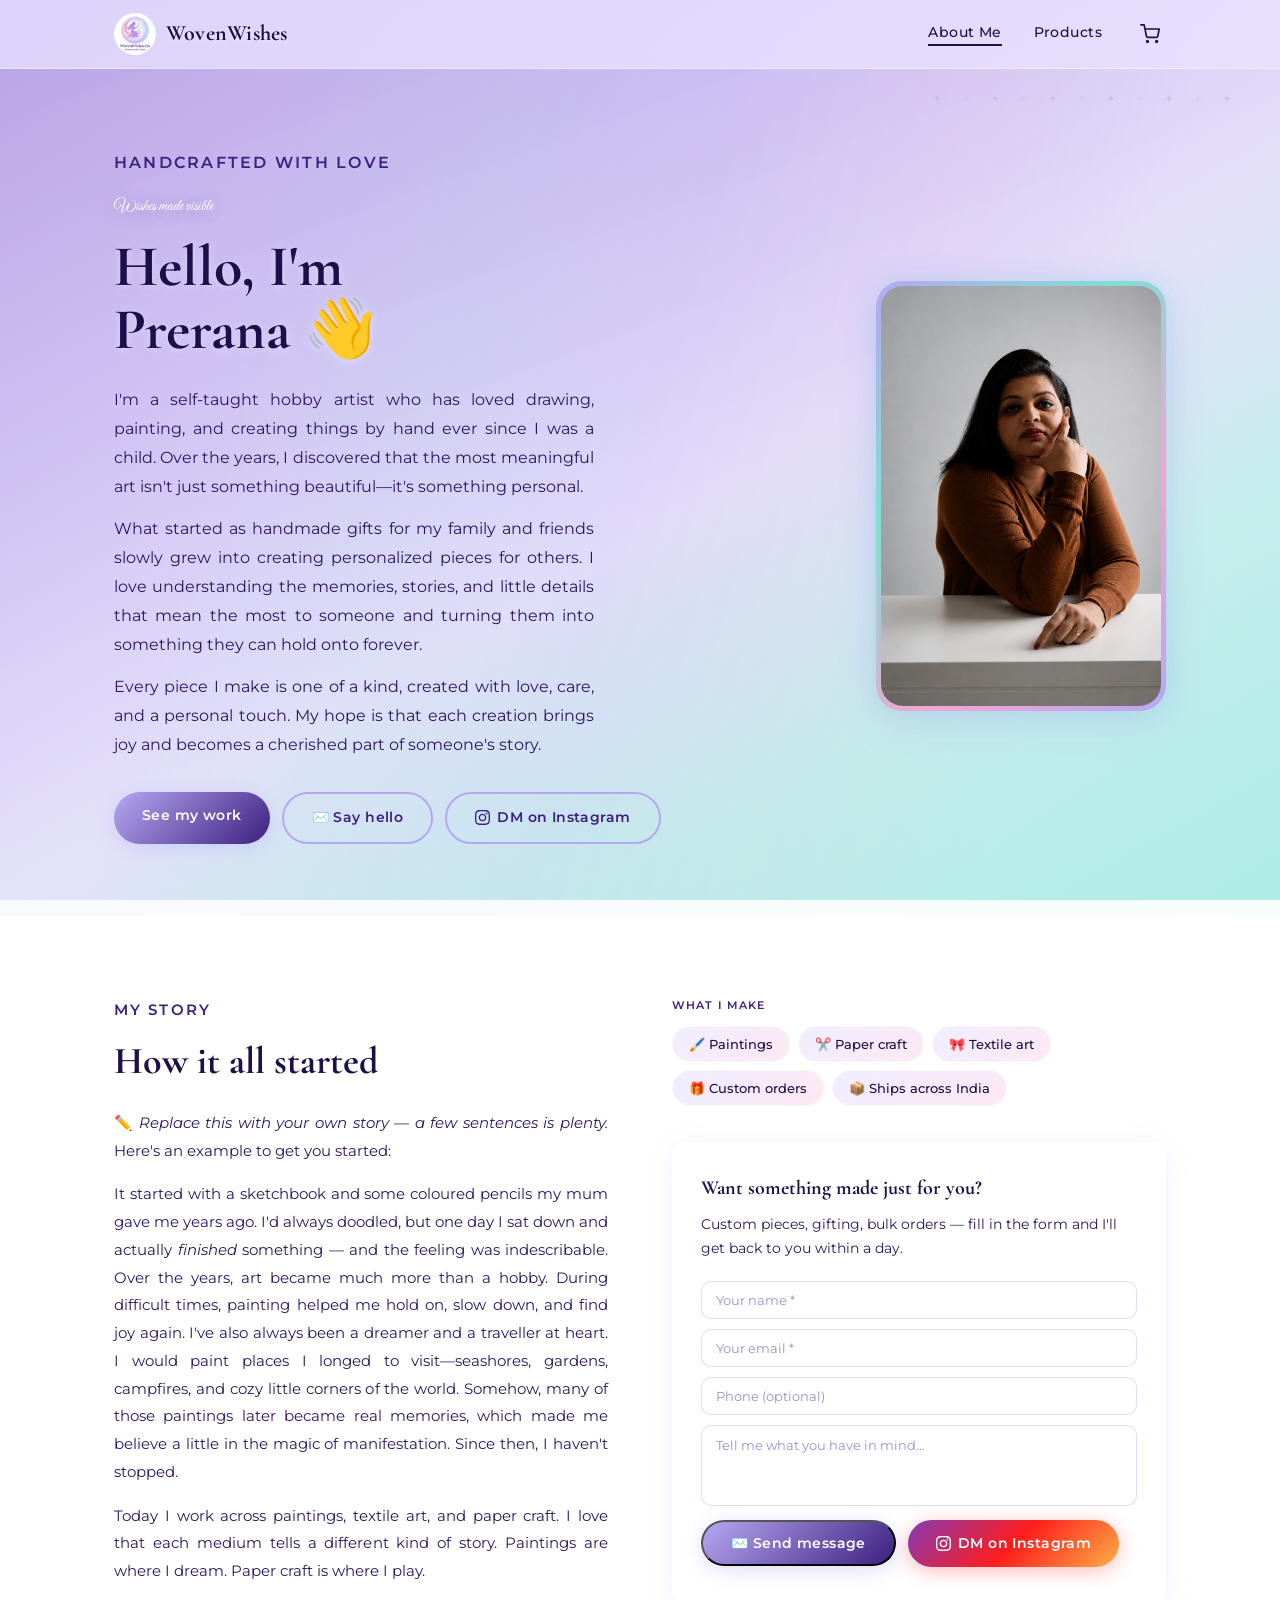
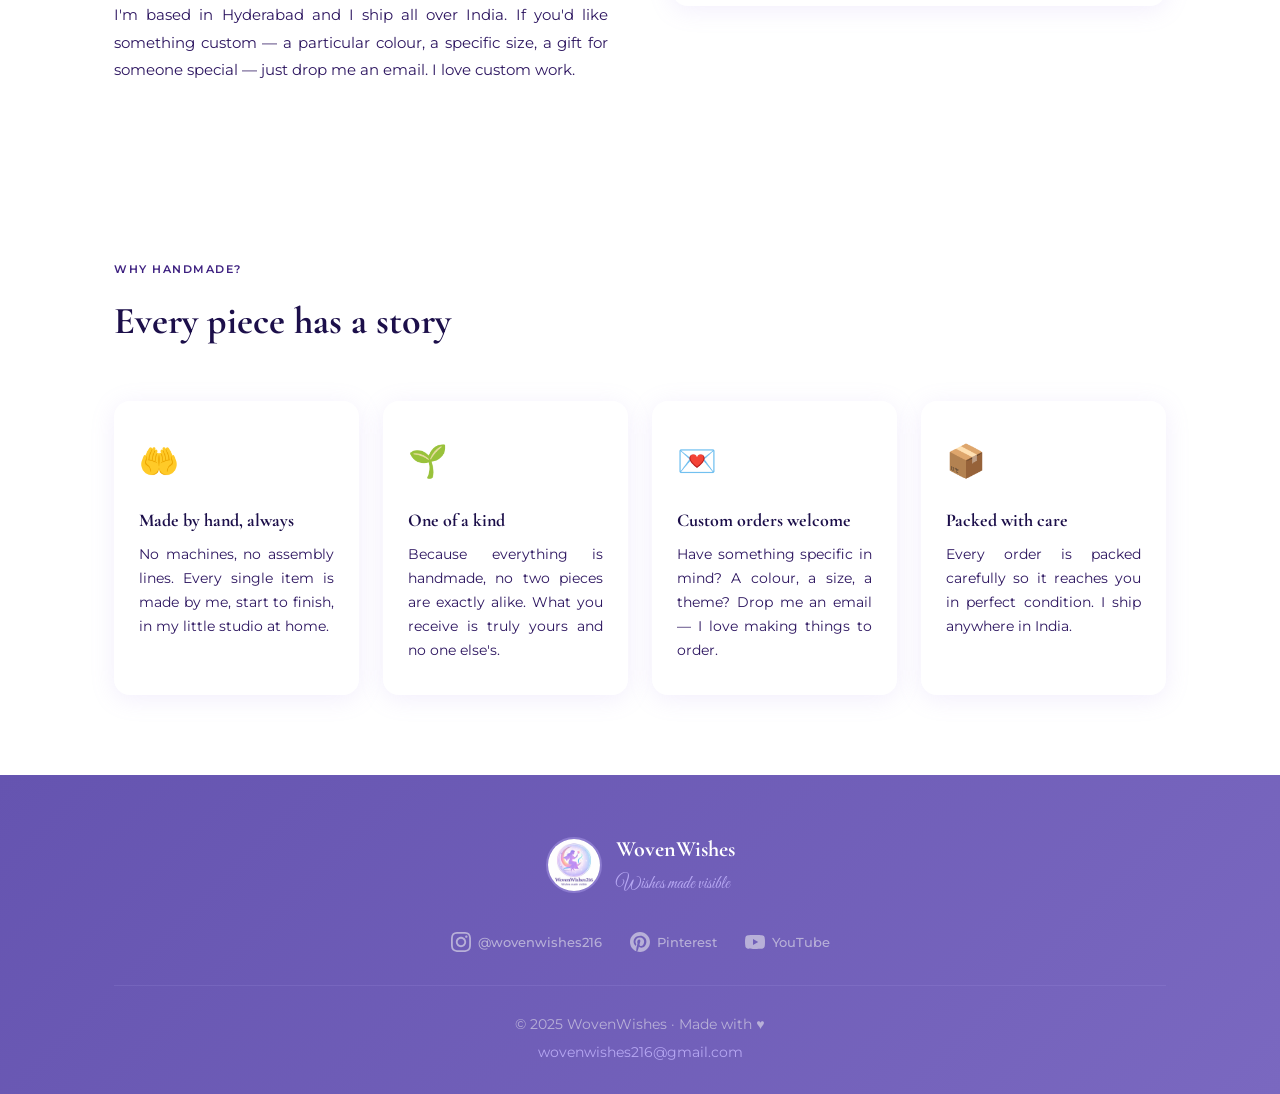
==== about.html @ 37583718 "Products page as landing page" ====
<!DOCTYPE html>
<html lang="en">
<head>
  <meta charset="UTF-8" />
  <meta name="viewport" content="width=device-width, initial-scale=1.0" />
  <title>About Me — WovenWishes</title>
  <link rel="icon" type="image/png" href="images/Logo_circular.png" />
  <!-- SEO & Open Graph -->
  <meta name="description" content="WovenWishes by Prerana — handmade arts and crafts from Hyderabad. Shop one-of-a-kind bookmarks, canvas paintings, mini canvases, coasters, rangoli, bottle decor and serving trays. Custom orders welcome. Ships across India." />
  <meta name="keywords" content="handmade crafts Hyderabad, custom paintings India, handmade bookmarks, mini canvas paintings, handmade gifts India, WovenWishes, Prerana artist, custom orders Hyderabad" />
  <meta name="author" content="Prerana, WovenWishes" />
  <meta name="robots" content="index, follow" />

  <!-- Open Graph (WhatsApp, Instagram, Facebook previews) -->
  <meta property="og:title" content="WovenWishes — Wishes made visible" />
  <meta property="og:description" content="Handmade arts and crafts by Prerana. One-of-a-kind pieces made with love — custom orders welcome, ships across India." />
  <meta property="og:image" content="images/Logo_circular.png" />
  <meta property="og:url" content="https://wovenwishes.netlify.app/" />
  <meta property="og:type" content="website" />
  <meta property="og:site_name" content="WovenWishes" />

  <!-- Twitter Card -->
  <meta name="twitter:card" content="summary_large_image" />
  <meta name="twitter:title" content="WovenWishes — Wishes made visible" />
  <meta name="twitter:description" content="Handmade arts and crafts by Prerana. Custom orders welcome, ships across India." />
  <meta name="twitter:image" content="images/Logo_circular.png" />

  <link rel="canonical" href="https://wovenwishes.netlify.app/" />
  <link rel="icon" type="image/png" href="images/Logo_circular.png" />
  <link rel="stylesheet" href="css/style.css" />
</head>
<body>
  <a href="#main-content" class="skip-link">Skip to main content</a>

  <!-- HEADER & NAVIGATION -->
  <header class="site-header">
    <div class="container">
      <a href="index.html" class="site-logo">
        <img src="images/Logo_circular.png" alt="WovenWishes logo" class="logo-img" loading="eager" decoding="async" />
        <span class="logo-text">WovenWishes</span>
      </a>
      <button class="nav-toggle" aria-label="Open navigation menu" aria-expanded="false" aria-controls="main-nav">
        <span></span><span></span><span></span>
      </button>
      <nav id="main-nav" class="main-nav" aria-label="Main navigation">
        <ul>
          <li><a href="about.html" class="nav-link active">About Me</a></li>
          <li><a href="index.html" class="nav-link">Products</a></li>
          <li>
            <button class="cart-nav-btn" id="cart-nav-btn" aria-label="Open cart" onclick="window.location='products.html'">
              <svg width="20" height="20" viewBox="0 0 24 24" fill="none" stroke="currentColor" stroke-width="2" stroke-linecap="round" stroke-linejoin="round"><circle cx="9" cy="21" r="1"/><circle cx="20" cy="21" r="1"/><path d="M1 1h4l2.68 13.39a2 2 0 0 0 2 1.61h9.72a2 2 0 0 0 2-1.61L23 6H6"/></svg>
              <span class="cart-count">0</span>
            </button>
          </li>
        </ul>
      </nav>
    </div>
  </header>

  <main id="main-content">

    <!-- ── HERO ── -->
    <section class="hero" aria-label="Introduction">
      <div class="container">
        <div class="hero-inner">

          <div class="hero-text">
            <p class="hero-eyebrow">Handcrafted with love</p>
            <p class="hero-tagline">Wishes made visible</p>
            <h1>Hello, I'm<br/>Prerana 👋</h1>
            
              <p>
                  I'm a self-taught hobby artist who has loved drawing, painting, and creating things by hand ever since I was a child. 
                  Over the years, I discovered that the most meaningful art isn't just something beautiful—it's something personal.
              </p>
              <p> 
                  What started as handmade gifts for my family and friends slowly grew into creating personalized pieces for others. 
                   I love understanding the memories, stories, and little details that mean the most to someone and turning them into something 
                  they can hold onto forever.
              </p>
              <p>
                   Every piece I make is one of a kind, created with love, care, and a personal touch. 
                   My hope is that each creation brings joy and becomes a cherished part of someone's story.
               </p>
            <div class="hero-actions">
              <a href="index.html" class="btn btn-primary">See my work</a>
              <a href="#contact-form" class="btn btn-secondary">✉️ Say hello</a>
              <a href="https://www.instagram.com/wovenwishes216" target="_blank" rel="noopener" class="btn btn-secondary">
                <svg width="15" height="15" viewBox="0 0 24 24" fill="currentColor"><path d="M12 2.163c3.204 0 3.584.012 4.85.07 3.252.148 4.771 1.691 4.919 4.919.058 1.265.069 1.645.069 4.849 0 3.205-.012 3.584-.069 4.849-.149 3.225-1.664 4.771-4.919 4.919-1.266.058-1.644.07-4.85.07-3.204 0-3.584-.012-4.849-.07-3.26-.149-4.771-1.699-4.919-4.92-.058-1.265-.07-1.644-.07-4.849 0-3.204.013-3.583.07-4.849.149-3.227 1.664-4.771 4.919-4.919 1.266-.057 1.645-.069 4.849-.069zm0-2.163c-3.259 0-3.667.014-4.947.072-4.358.2-6.78 2.618-6.98 6.98-.059 1.281-.073 1.689-.073 4.948 0 3.259.014 3.668.072 4.948.2 4.358 2.618 6.78 6.98 6.98 1.281.058 1.689.072 4.948.072 3.259 0 3.668-.014 4.948-.072 4.354-.2 6.782-2.618 6.979-6.98.059-1.28.073-1.689.073-4.948 0-3.259-.014-3.667-.072-4.947-.196-4.354-2.617-6.78-6.979-6.98-1.281-.059-1.69-.073-4.949-.073zm0 5.838c-3.403 0-6.162 2.759-6.162 6.162s2.759 6.163 6.162 6.163 6.162-2.759 6.162-6.163c0-3.403-2.759-6.162-6.162-6.162zm0 10.162c-2.209 0-4-1.79-4-4 0-2.209 1.791-4 4-4s4 1.791 4 4c0 2.21-1.791 4-4 4zm6.406-11.845c-.796 0-1.441.645-1.441 1.44s.645 1.44 1.441 1.44c.795 0 1.439-.645 1.439-1.44s-.644-1.44-1.439-1.44z"/></svg>
                DM on Instagram
              </a>
            </div>
          </div>

          <div class="hero-image">
            <!--
              HOW TO ADD YOUR PHOTO:
              1. Save your photo into the images/ folder
                 (e.g. images/my-photo.jpg)
              2. Replace the <div class="photo-placeholder"> below with:
                 <img src="images/my-photo.jpg" alt="Prerana, artist" class="artist-photo" />
            -->
            <!--
            <div class="photo-placeholder" aria-label="Photo of the artist">
              <div class="photo-placeholder-inner">
                <span class="photo-icon">🎨</span>
                <span>Your photo here</span>
                <span class="photo-hint">See comment in code to add it</span>
              </div>
            </div>
            -->
            <img src="images/IMG_aboutme.png" alt="Prerana, artist" class="artist-photo" loading="lazy" decoding="async" />
          </div>
        
        </div>
      </div>
    </section>

    <!-- ── MY STORY ── -->
    <section class="story-section" aria-label="My story">
      <div class="container">
        <div class="story-inner">

          <div class="story-text">
            <p class="section-eyebrow">My story</p>
            <h2>How it all started</h2>
            <p>
              ✏️ <em>Replace this with your own story — a few sentences is plenty.</em>
              Here's an example to get you started:
            </p>
            <p>
              It started with a sketchbook and some coloured pencils my mum gave me
              years ago. I'd always doodled, but one day I sat down and actually
              <em>finished</em> something — and the feeling was indescribable.
              Over the years, art became much more than a hobby. During difficult times, 
              painting helped me hold on, slow down, and find joy again. 
              I've also always been a dreamer and a traveller at heart. 
              I would paint places I longed to visit—seashores, gardens, campfires, 
              and cozy little corners of the world. Somehow, many of those paintings later became real memories, 
              which made me believe a little in the magic of manifestation.
              Since then, I haven't stopped.
            </p>
            <p>
              Today I work across paintings, textile art, and paper craft.
              I love that each medium tells a different kind of story. Paintings are
              where I dream. Paper craft is where I play.
            </p>
            <p>
              I'm based in Hyderabad and I ship all over India. If you'd like
              something custom — a particular colour, a specific size, a gift for
              someone special — just drop me an email. I love custom work.
            </p>
          </div>

          <!-- What I make — craft type tags -->
          <div class="story-crafts">
            <p class="crafts-label">What I make</p>
            <div class="craft-tags">
              <span class="craft-tag">🖌️ Paintings</span>
              <span class="craft-tag">✂️ Paper craft</span>
              <span class="craft-tag">🎀 Textile art</span>
              <span class="craft-tag">🎁 Custom orders</span>
              <span class="craft-tag">📦 Ships across India</span>
            </div>

            <!-- Contact form card -->
            <div class="contact-card">
              <p class="contact-card-title">Want something made just for you?</p>
              <p class="contact-card-text">
                Custom pieces, gifting, bulk orders — fill in the form and I'll get back to you within a day.
              </p>
              <form id="contact-form" class="contact-form" novalidate>
                <input type="text"  id="contact-name"    name="name"    placeholder="Your name *"       class="cart-input" required />
                <input type="email" id="contact-email"   name="email"   placeholder="Your email *"      class="cart-input" required />
                <input type="tel"   id="contact-phone"   name="phone"   placeholder="Phone (optional)"  class="cart-input" />
                <textarea           id="contact-message" name="message" placeholder="Tell me what you have in mind..." class="cart-input cart-textarea" rows="3"></textarea>
                <div class="contact-form-actions">
                  <button type="submit" class="btn btn-primary contact-submit-btn">✉️ Send message</button>
                  <a href="https://www.instagram.com/wovenwishes216" target="_blank" rel="noopener" class="btn btn-instagram-gradient">
                    <svg width="15" height="15" viewBox="0 0 24 24" fill="currentColor"><path d="M12 2.163c3.204 0 3.584.012 4.85.07 3.252.148 4.771 1.691 4.919 4.919.058 1.265.069 1.645.069 4.849 0 3.205-.012 3.584-.069 4.849-.149 3.225-1.664 4.771-4.919 4.919-1.266.058-1.644.07-4.85.07-3.204 0-3.584-.012-4.849-.07-3.26-.149-4.771-1.699-4.919-4.92-.058-1.265-.07-1.644-.07-4.849 0-3.204.013-3.583.07-4.849.149-3.227 1.664-4.771 4.919-4.919 1.266-.057 1.645-.069 4.849-.069zm0-2.163c-3.259 0-3.667.014-4.947.072-4.358.2-6.78 2.618-6.98 6.98-.059 1.281-.073 1.689-.073 4.948 0 3.259.014 3.668.072 4.948.2 4.358 2.618 6.78 6.98 6.98 1.281.058 1.689.072 4.948.072 3.259 0 3.668-.014 4.948-.072 4.354-.2 6.782-2.618 6.979-6.98.059-1.28.073-1.689.073-4.948 0-3.259-.014-3.667-.072-4.947-.196-4.354-2.617-6.78-6.979-6.98-1.281-.059-1.69-.073-4.949-.073zm0 5.838c-3.403 0-6.162 2.759-6.162 6.162s2.759 6.163 6.162 6.163 6.162-2.759 6.162-6.163c0-3.403-2.759-6.162-6.162-6.162zm0 10.162c-2.209 0-4-1.79-4-4 0-2.209 1.791-4 4-4s4 1.791 4 4c0 2.21-1.791 4-4 4zm6.406-11.845c-.796 0-1.441.645-1.441 1.44s.645 1.44 1.441 1.44c.795 0 1.439-.645 1.439-1.44s-.644-1.44-1.439-1.44z"/></svg>
                    DM on Instagram
                  </a>
                </div>
                <p class="cart-note" id="contact-status"></p>
              </form>
            </div>
          </div>

        </div>
      </div>
    </section>

    <!-- ── WHY HANDMADE ── -->
    <section class="features-section" aria-label="Why handmade">
      <div class="container">
        <p class="section-eyebrow">Why handmade?</p>
        <h2>Every piece has a story</h2>
        <div class="features-grid">

          <div class="feature-card">
            <div class="feature-icon" aria-hidden="true">🤲</div>
            <h3>Made by hand, always</h3>
            <p>No machines, no assembly lines. Every single item is made by me, start to finish, in my little studio at home.</p>
          </div>

          <div class="feature-card">
            <div class="feature-icon" aria-hidden="true">🌱</div>
            <h3>One of a kind</h3>
            <p>Because everything is handmade, no two pieces are exactly alike. What you receive is truly yours and no one else's.</p>
          </div>

          <div class="feature-card">
            <div class="feature-icon" aria-hidden="true">💌</div>
            <h3>Custom orders welcome</h3>
            <p>Have something specific in mind? A colour, a size, a theme? Drop me an email — I love making things to order.</p>
          </div>

          <div class="feature-card">
            <div class="feature-icon" aria-hidden="true">📦</div>
            <h3>Packed with care</h3>
            <p>Every order is packed carefully so it reaches you in perfect condition. I ship anywhere in India.</p>
          </div>

        </div>
      </div>
    </section>

  </main>

  <!-- FOOTER -->
  <footer class="site-footer" role="contentinfo" aria-label="Site footer">
    <div class="container">
      <div class="footer-logo">
        <img src="images/Logo_circular.png" alt="WovenWishes" class="footer-logo-img" loading="lazy" decoding="async" />
        <div>
          <p class="footer-brand">WovenWishes</p>
          <p class="footer-tagline">Wishes made visible</p>
        </div>
      </div>
      <div class="footer-social">
        <a href="https://www.instagram.com/wovenwishes216" target="_blank" rel="noopener" aria-label="Instagram">
          <svg width="20" height="20" viewBox="0 0 24 24" fill="currentColor"><path d="M12 2.163c3.204 0 3.584.012 4.85.07 3.252.148 4.771 1.691 4.919 4.919.058 1.265.069 1.645.069 4.849 0 3.205-.012 3.584-.069 4.849-.149 3.225-1.664 4.771-4.919 4.919-1.266.058-1.644.07-4.85.07-3.204 0-3.584-.012-4.849-.07-3.26-.149-4.771-1.699-4.919-4.92-.058-1.265-.07-1.644-.07-4.849 0-3.204.013-3.583.07-4.849.149-3.227 1.664-4.771 4.919-4.919 1.266-.057 1.645-.069 4.849-.069zm0-2.163c-3.259 0-3.667.014-4.947.072-4.358.2-6.78 2.618-6.98 6.98-.059 1.281-.073 1.689-.073 4.948 0 3.259.014 3.668.072 4.948.2 4.358 2.618 6.78 6.98 6.98 1.281.058 1.689.072 4.948.072 3.259 0 3.668-.014 4.948-.072 4.354-.2 6.782-2.618 6.979-6.98.059-1.28.073-1.689.073-4.948 0-3.259-.014-3.667-.072-4.947-.196-4.354-2.617-6.78-6.979-6.98-1.281-.059-1.69-.073-4.949-.073zm0 5.838c-3.403 0-6.162 2.759-6.162 6.162s2.759 6.163 6.162 6.163 6.162-2.759 6.162-6.163c0-3.403-2.759-6.162-6.162-6.162zm0 10.162c-2.209 0-4-1.79-4-4 0-2.209 1.791-4 4-4s4 1.791 4 4c0 2.21-1.791 4-4 4zm6.406-11.845c-.796 0-1.441.645-1.441 1.44s.645 1.44 1.441 1.44c.795 0 1.439-.645 1.439-1.44s-.644-1.44-1.439-1.44z"/></svg>
          <span>@wovenwishes216</span>
        </a>
        <a href="https://www.pinterest.com/wovenwishes216" target="_blank" rel="noopener" aria-label="Pinterest">
          <svg width="20" height="20" viewBox="0 0 24 24" fill="currentColor"><path d="M12 0c-6.627 0-12 5.372-12 12 0 5.084 3.163 9.426 7.627 11.174-.105-.949-.2-2.405.042-3.441.218-.937 1.407-5.965 1.407-5.965s-.359-.719-.359-1.782c0-1.668.967-2.914 2.171-2.914 1.023 0 1.518.769 1.518 1.69 0 1.029-.655 2.568-.994 3.995-.283 1.194.599 2.169 1.777 2.169 2.133 0 3.772-2.249 3.772-5.495 0-2.873-2.064-4.882-5.012-4.882-3.414 0-5.418 2.561-5.418 5.207 0 1.031.397 2.138.893 2.738a.36.36 0 0 1 .083.345l-.333 1.36c-.053.22-.174.267-.402.161-1.499-.698-2.436-2.889-2.436-4.649 0-3.785 2.75-7.262 7.929-7.262 4.163 0 7.398 2.967 7.398 6.931 0 4.136-2.607 7.464-6.227 7.464-1.216 0-2.359-.632-2.75-1.378l-.748 2.853c-.271 1.043-1.002 2.35-1.492 3.146 1.124.347 2.317.535 3.554.535 6.627 0 12-5.373 12-12 0-6.628-5.373-12-12-12z"/></svg>
          <span>Pinterest</span>
        </a>
        <a href="https://www.youtube.com/@WovenWishes216" target="_blank" rel="noopener" aria-label="YouTube">
          <svg width="20" height="20" viewBox="0 0 24 24" fill="currentColor"><path d="M23.495 6.205a3.007 3.007 0 0 0-2.088-2.088c-1.87-.501-9.396-.501-9.396-.501s-7.507-.01-9.396.501A3.007 3.007 0 0 0 .527 6.205a31.247 31.247 0 0 0-.522 5.805 31.247 31.247 0 0 0 .522 5.783 3.007 3.007 0 0 0 2.088 2.088c1.868.502 9.396.502 9.396.502s7.506 0 9.396-.502a3.007 3.007 0 0 0 2.088-2.088 31.247 31.247 0 0 0 .5-5.783 31.247 31.247 0 0 0-.5-5.805zM9.609 15.601V8.408l6.264 3.602z"/></svg>
          <span>YouTube</span>
        </a>
      </div>
      <div class="footer-bottom">
        <p>© 2025 WovenWishes · Made with ♥</p>
        <p><a href="mailto:wovenwishes216@gmail.com">wovenwishes216@gmail.com</a></p>
      </div>
    </div>
  </footer>

  <script src="js/nav.js"></script>
  <script>
    // Contact form — Formspree
    var contactForm = document.getElementById('contact-form');
    if (contactForm) {
      contactForm.addEventListener('submit', function(e) {
        e.preventDefault();
        var name    = document.getElementById('contact-name').value.trim();
        var email   = document.getElementById('contact-email').value.trim();
        var phone   = document.getElementById('contact-phone').value.trim();
        var message = document.getElementById('contact-message').value.trim();
        var status  = document.getElementById('contact-status');

        if (!name || !email) {
          status.textContent = 'Please enter your name and email.';
          status.style.color = '#fd1d1d';
          return;
        }

        var submitBtn = contactForm.querySelector('.contact-submit-btn');
        submitBtn.textContent = 'Sending...';
        submitBtn.disabled = true;

        fetch('https://formspree.io/f/mjgdlonr', {
          method: 'POST',
          headers: { 'Accept': 'application/json', 'Content-Type': 'application/json' },
          body: JSON.stringify({
            name: name, email: email,
            phone: phone || 'Not provided',
            message: message || 'No message'
          })
        })
        .then(function(res) {
          if (res.ok) {
            contactForm.reset();
            contactForm.innerHTML =
              '<div class="cart-confirmation">' +
              '<div class="cart-confirm-icon">✨</div>' +
              '<h3>Message sent!</h3>' +
              '<p>Thank you ' + name + '! Prerana will get back to you within 24 hours.</p>' +
              '<div class="cart-confirm-status">⏳ Awaiting reply</div>' +
              '</div>';
          } else {
            status.textContent = 'Something went wrong. Please try again.';
            status.style.color = '#fd1d1d';
            submitBtn.textContent = '✉️ Send message';
            submitBtn.disabled = false;
          }
        })
        .catch(function() {
          status.textContent = 'Network error. Please try again.';
          status.style.color = '#fd1d1d';
          submitBtn.textContent = '✉️ Send message';
          submitBtn.disabled = false;
        });
      });
    }
  </script>
</body>
</html>
---- css/style.css ----
/* =============================================
   WOVENWISHES — BRAND STYLESHEET
   Colours, fonts, and layout from Brand Kit
   ============================================= */

/* --- Google Fonts --- */
@import url('https://fonts.googleapis.com/css2?family=Cormorant+Garamond:ital,wght@0,400;0,600;0,700;1,400&family=Great+Vibes&family=Montserrat:wght@400;500;600&display=swap');

/* --- Brand Tokens --- */
:root {
  --lavender:    #B6A7F2;   /* Moonlit Lavender — primary */
  --peach:       #F7B8A8;   /* Wishful Peach — warmth */
  --aqua:        #7EDFD3;   /* Dreamwave Aqua — growth */
  --blue:        #8CC7FF;   /* Starlight Blue — hope */
  --pink:        #F2A6CF;   /* Fairy Dust Pink — sparkle */
  --white:       #F8F8F8;   /* Soft Moon White — background */
  --deep:        #1c0f4a;   /* Deep Indigo — headings */
  --mid:         #3d2080;   /* Rich Purple — body text */
  --light-bg:    #6b3fa0;   /* Fairy Dusk — mid purple */
  --card-bg:     rgba(255,255,255,0.55);
  --border:      rgba(255,255,255,0.5);
  --radius-sm:   8px;
  --radius-md:   16px;
  --radius-lg:   24px;
}

/* --- Reset --- */
*, *::before, *::after { box-sizing: border-box; margin: 0; padding: 0; }

body {
  font-family: 'Montserrat', sans-serif;
  font-size: 16px;
  line-height: 1.7;
  color: #1c0f4a;
  background: linear-gradient(150deg, #BBA9E8 0%, #D4C8F5 30%, #EAE6FC 55%, #C8F2ED 75%, #B0EDE7 100%);
  background-attachment: fixed;
  min-height: 100vh;
  display: flex;
  flex-direction: column;
}

main { flex: 1; }
img  { max-width: 100%; display: block; }
a    { color: inherit; }

/* =============================================
   LAYOUT CONTAINER
   ============================================= */
.container {
  max-width: 1100px;
  margin: 0 auto;
  padding: 0 24px;
}

/* =============================================
   HEADER & NAVIGATION
   ============================================= */
.site-header {
  position: sticky;
  top: 0;
  z-index: 100;
  background: rgba(248, 248, 248, 0.92);
  backdrop-filter: blur(12px);
  border-bottom: 1px solid var(--border);
}

.site-header .container {
  display: flex;
  align-items: center;
  justify-content: space-between;
  height: 68px;
  gap: 24px;
}

/* Logo */
.site-logo {
  display: flex;
  align-items: center;
  gap: 10px;
  text-decoration: none;
  flex-shrink: 0;
}

.logo-img {
  width: 42px;
  height: 42px;
  border-radius: 50%;
  object-fit: cover;
}

.logo-text {
  font-family: 'Cormorant Garamond', serif;
  font-size: 22px;
  font-weight: 700;
  color: #1c0f4a;
  letter-spacing: 0.01em;
}

.site-logo:hover .logo-text { color: var(--mid); }

/* Nav links */
.main-nav ul {
  list-style: none;
  display: flex;
  gap: 32px;
}

.nav-link {
  font-family: 'Montserrat', sans-serif;
  text-decoration: none;
  font-size: 14px;
  font-weight: 500;
  color: #1c0f4a;
  padding-bottom: 3px;
  border-bottom: 2px solid transparent;
  transition: color 0.2s, border-color 0.2s;
  letter-spacing: 0.03em;
}

.nav-link:hover,
.nav-link.active {
  color: #1c0f4a;
  border-bottom-color: var(--lavender);
}

/* Mobile hamburger */
.nav-toggle {
  display: none;
  flex-direction: column;
  gap: 5px;
  background: none;
  border: none;
  cursor: pointer;
  padding: 8px;
}

.nav-toggle span {
  display: block;
  width: 22px;
  height: 2px;
  background: var(--deep);
  border-radius: 2px;
  transition: transform 0.2s, opacity 0.2s;
}

/* =============================================
   HERO SECTION
   ============================================= */
.hero {
  padding: 80px 0 72px;
  background: linear-gradient(160deg, rgba(155,111,212,0.1) 0%, rgba(182,167,242,0.08) 50%, rgba(143,232,223,0.08) 100%);
  position: relative;
  overflow: hidden;
}

/* Subtle sparkle background */
.hero::before {
  content: '✦ ✧ ✦ ✧ ✦ ✧ ✦ ✧ ✦ ✧ ✦';
  position: absolute;
  top: 20px;
  right: 40px;
  font-size: 12px;
  color: var(--lavender);
  opacity: 0.4;
  letter-spacing: 8px;
  pointer-events: none;
}

.hero-inner {
  display: flex;
  align-items: center;
  gap: 64px;
}

.hero-text { flex: 1; }

.hero-tagline {
  font-family: 'Great Vibes', cursive;
  font-size: 72px;
  color: #ffffff !important;
  text-shadow: 0 2px 20px rgba(61,32,128,0.4), 0 0 40px rgba(255,255,255,0.35);
  opacity: 1 !important;
  margin-bottom: 8px;
  line-height: 1.2;
}

.hero-eyebrow {
  font-size: 11px;
  letter-spacing: 0.14em;
  text-transform: uppercase;
  color: var(--mid);
  margin-bottom: 14px;
  font-weight: 600;
}

h1 {
  font-family: 'Cormorant Garamond', serif;
  font-size: clamp(36px, 5vw, 58px);
  font-weight: 700;
  line-height: 1.1;
  color: #1c0f4a;
  margin-bottom: 24px;
}

.hero-text p {
  font-size: 16px;
  color: #2d1660;
  max-width: 480px;
  margin-bottom: 14px;
  line-height: 1.8;
}

.hero-actions {
  display: flex;
  gap: 12px;
  flex-wrap: wrap;
  margin-top: 32px;
}

/* Artist photo */
.hero-image { flex-shrink: 0; }

.artist-photo {
  width: 100%;
  max-width: 360px;
  height: 420px;
  object-fit: cover;
  border-radius: 20px;
  display: block;
}

.photo-placeholder {
  width: 300px;
  height: 370px;
  background: linear-gradient(135deg, var(--lavender) 0%, var(--peach) 100%);
  border-radius: var(--radius-lg);
  display: flex;
  align-items: center;
  justify-content: center;
  color: white;
  font-size: 14px;
}

/* =============================================
   STORY SECTION
   ============================================= */
.story-section {
  padding: 80px 0;
  background: rgba(255,255,255,0.25);
}

.section-eyebrow {
  font-size: 11px;
  letter-spacing: 0.14em;
  text-transform: uppercase;
  color: var(--mid);
  margin-bottom: 10px;
  font-weight: 600;
}

.story-inner {
  display: grid;
  grid-template-columns: 1fr 1fr;
  gap: 64px;
  align-items: start;
}

.story-text h2 {
  font-family: 'Cormorant Garamond', serif;
  font-size: clamp(26px, 3vw, 38px);
  font-weight: 700;
  color: #1c0f4a;
  margin-bottom: 24px;
  line-height: 1.2;
}

.story-text p {
  font-size: 15px;
  color: #2d1660;
  margin-bottom: 16px;
  line-height: 1.85;
}

/* Craft tags */
.crafts-label {
  font-size: 11px;
  letter-spacing: 0.1em;
  text-transform: uppercase;
  color: #3d2080;
  margin-bottom: 12px;
  font-weight: 600;
}

.craft-tags {
  display: flex;
  flex-wrap: wrap;
  gap: 8px;
  margin-bottom: 36px;
}

.craft-tag {
  display: inline-block;
  padding: 6px 16px;
  background: linear-gradient(135deg, #F0EEFF, #FDE8F4);
  border: 1px solid var(--border);
  border-radius: 20px;
  font-size: 13px;
  color: #1c0f4a;
  font-weight: 500;
}

/* Contact card */
.contact-card {
  background: linear-gradient(135deg, #F0EEFF 0%, #FDE8F4 100%);
  border: 1px solid var(--border);
  border-radius: var(--radius-md);
  padding: 28px;
  border-left: 4px solid var(--lavender);
}

.contact-card-title {
  font-family: 'Cormorant Garamond', serif;
  font-size: 20px;
  font-weight: 700;
  color: #1c0f4a;
  margin-bottom: 8px;
}

.contact-card-text {
  font-size: 14px;
  color: #2d1660;
  margin-bottom: 20px;
  line-height: 1.7;
}

/* =============================================
   FEATURES SECTION
   ============================================= */
.features-section {
  padding: 80px 0;
  background: rgba(169,144,232,0.2);
}

.features-section h2 {
  font-family: 'Cormorant Garamond', serif;
  font-size: clamp(26px, 3vw, 38px);
  font-weight: 700;
  color: #1c0f4a;
  margin-bottom: 48px;
}

.features-grid {
  display: grid;
  grid-template-columns: repeat(auto-fit, minmax(220px, 1fr));
  gap: 24px;
}

.feature-card {
  background: rgba(255,255,255,0.45);
  border-radius: var(--radius-md);
  padding: 32px 24px;
  border: 1px solid var(--border);
  backdrop-filter: blur(8px);
  transition: transform 0.2s, box-shadow 0.2s;
}

.feature-card:hover {
  transform: translateY(-4px);
  box-shadow: 0 12px 40px rgba(182, 167, 242, 0.2);
}

.feature-icon {
  font-size: 32px;
  margin-bottom: 16px;
}

.feature-card h3 {
  font-family: 'Cormorant Garamond', serif;
  font-size: 18px;
  font-weight: 700;
  margin-bottom: 8px;
  color: #1c0f4a;
}

.feature-card p {
  font-size: 14px;
  color: #2d1660;
  line-height: 1.7;
}

/* =============================================
   BUTTONS
   ============================================= */
.btn {
  display: inline-block;
  padding: 12px 28px;
  border-radius: 50px;
  font-family: 'Montserrat', sans-serif;
  font-size: 14px;
  font-weight: 600;
  text-decoration: none;
  cursor: pointer;
  transition: all 0.2s;
  text-align: center;
  letter-spacing: 0.03em;
}

.btn:hover { transform: translateY(-2px); }

.btn-primary {
  background: linear-gradient(135deg, var(--lavender), var(--mid));
  color: #fff;
  box-shadow: 0 4px 20px rgba(182, 167, 242, 0.4);
}

.btn-primary:hover {
  box-shadow: 0 8px 28px rgba(182, 167, 242, 0.5);
}

.btn-secondary {
  background: transparent;
  color: var(--mid);
  border: 2px solid var(--lavender);
}

.btn-secondary:hover {
  background: linear-gradient(135deg, var(--lavender), var(--mid));
  color: #fff;
  border-color: transparent;
}

/* =============================================
   PRODUCTS PAGE
   ============================================= */
.products-section { padding: 72px 0; }

.section-header { margin-bottom: 48px; }

.section-header h1 {
  font-family: 'Cormorant Garamond', serif;
  font-size: clamp(30px, 4vw, 48px);
  font-weight: 700;
  color: #1c0f4a;
  margin-bottom: 12px;
}

.section-header p {
  font-size: 15px;
  color: #2d1660;
  max-width: 520px;
}

/* =============================================
   CATEGORY TABS
   ============================================= */
.category-tabs {
  display: flex;
  flex-wrap: wrap;
  gap: 8px;
  margin-bottom: 48px;
}

.tab-btn {
  padding: 8px 20px;
  border-radius: 50px;
  border: 1.5px solid var(--border);
  background: rgba(255,255,255,0.25);
  color: var(--mid);
  font-family: 'Montserrat', sans-serif;
  font-size: 13px;
  font-weight: 500;
  cursor: pointer;
  transition: all 0.18s;
  letter-spacing: 0.02em;
}

.tab-btn:hover {
  border-color: var(--lavender);
  color: #1c0f4a;
  background: #F0EEFF;
}

.tab-btn.active {
  background: linear-gradient(135deg, var(--lavender), var(--mid));
  border-color: transparent;
  color: #fff;
  font-weight: 600;
  box-shadow: 0 4px 16px rgba(182, 167, 242, 0.4);
}

/* =============================================
   PRODUCT CARDS
   ============================================= */
.products-grid {
  display: grid;
  grid-template-columns: repeat(auto-fill, minmax(280px, 1fr));
  gap: 28px;
}

.product-card {
  background: rgba(255,255,255,0.55);
  backdrop-filter: blur(12px);
  border-radius: var(--radius-md);
  overflow: hidden;
  border: 1px solid var(--border);
  display: flex;
  flex-direction: column;
  transition: transform 0.2s, box-shadow 0.2s;
}

.product-card:hover {
  transform: translateY(-6px);
  box-shadow: 0 16px 48px rgba(182, 167, 242, 0.25);
}

/* Main image */
.main-img-link { display: block; overflow: hidden; }

.main-img {
  width: 100%;
  aspect-ratio: 4/3;
  object-fit: cover;
  display: block;
  transition: transform 0.4s ease;
}

.main-img-link:hover .main-img { transform: scale(1.05); }

/* Thumbnail strip */
.thumb-strip {
  display: flex;
  gap: 6px;
  padding: 8px 10px;
  background: #F8F5FF;
  border-bottom: 1px solid var(--border);
}

.thumb-img {
  width: 52px;
  height: 52px;
  object-fit: cover;
  border-radius: 6px;
  border: 2px solid transparent;
  cursor: pointer;
  transition: border-color 0.15s;
}

.thumb-img:hover       { border-color: var(--peach); }
.thumb-img.active-thumb { border-color: var(--lavender); }

.thumb-video {
  width: 52px;
  height: 52px;
  border-radius: 6px;
  background: linear-gradient(135deg, var(--deep), var(--mid));
  color: #fff;
  display: flex;
  align-items: center;
  justify-content: center;
  font-size: 16px;
  text-decoration: none;
  border: 2px solid transparent;
  transition: border-color 0.15s;
}

.thumb-video:hover { border-color: var(--lavender); }

/* Product info */
.product-info {
  padding: 20px;
  flex: 1;
  display: flex;
  flex-direction: column;
  gap: 8px;
}

.product-category-tag {
  display: inline-block;
  font-size: 10px;
  letter-spacing: 0.1em;
  text-transform: uppercase;
  color: #3d2080;
  font-weight: 600;
}

.product-name {
  font-family: 'Cormorant Garamond', serif;
  font-size: 20px;
  font-weight: 700;
  color: #1c0f4a;
  line-height: 1.3;
}

.product-description {
  font-size: 13px;
  color: #3d2080;
  flex: 1;
  line-height: 1.7;
}

.product-price {
  font-family: 'Cormorant Garamond', serif;
  font-size: 22px;
  font-weight: 700;
  color: #1c0f4a;
}

.product-img-placeholder {
  width: 100%;
  aspect-ratio: 4/3;
  background: linear-gradient(135deg, #F0EEFF, #FDE8F4);
  display: flex;
  align-items: center;
  justify-content: center;
  font-size: 52px;
}

.no-products {
  text-align: center;
  color: #3d2080;
  font-size: 15px;
  padding: 48px 0;
}

/* =============================================
   FOOTER
   ============================================= */
.site-footer {
  background: linear-gradient(135deg, #6554b0 0%, #7a68c0 100%);
  color: #b8b0d8;
  padding: 56px 24px 28px;
  font-size: 14px;
}

.site-footer .container {
  display: flex;
  flex-direction: column;
  align-items: center;
  gap: 32px;
}

.footer-logo {
  display: flex;
  align-items: center;
  gap: 14px;
}

.footer-logo-img {
  width: 56px;
  height: 56px;
  border-radius: 50%;
  object-fit: cover;
  border: 2px solid rgba(182,167,242,0.4);
}

.footer-brand {
  font-family: 'Cormorant Garamond', serif;
  font-size: 22px;
  font-weight: 700;
  color: #fff;
}

.footer-tagline {
  font-family: 'Great Vibes', cursive;
  font-size: 18px;
  color: var(--lavender);
}

.footer-social {
  display: flex;
  gap: 28px;
  flex-wrap: wrap;
  justify-content: center;
}

.footer-social a {
  display: flex;
  align-items: center;
  gap: 7px;
  color: #b8b0d8;
  text-decoration: none;
  font-size: 13px;
  font-weight: 500;
  transition: color 0.2s;
}

.footer-social a:hover { color: var(--lavender); }

.footer-bottom {
  text-align: center;
  border-top: 1px solid rgba(182,167,242,0.15);
  padding-top: 24px;
  width: 100%;
  color: #7a729a;
  line-height: 2;
}

.footer-bottom a { color: var(--lavender); text-decoration: none; }
.footer-bottom a:hover { color: #fff; }

/* =============================================
   MOBILE RESPONSIVE
   ============================================= */
@media (max-width: 768px) {

  .nav-toggle { display: flex; }

  .main-nav {
    display: none;
    position: absolute;
    top: 68px;
    left: 0;
    right: 0;
    background: rgba(248,248,248,0.98);
    border-bottom: 1px solid var(--border);
    padding: 16px 24px 24px;
  }

  .main-nav.open { display: block; }

  .main-nav ul { flex-direction: column; gap: 0; }

  .nav-link {
    display: block;
    padding: 12px 0;
    font-size: 16px;
    border-bottom: 1px solid var(--border);
  }

  .nav-link:last-child { border-bottom: none; }

  .hero { padding: 48px 0 56px; }
  .hero::before { display: none; }
  .hero-inner { flex-direction: column-reverse; gap: 32px; text-align: center; }
  .hero-text p { margin-left: auto; margin-right: auto; }
  .hero-actions { justify-content: center; }

  .artist-photo {
  width: 100%;
  max-width: 360px;
  height: 420px;
  object-fit: cover;
  border-radius: 20px;
  display: block;
}

  .story-inner { grid-template-columns: 1fr; gap: 40px; }

  .products-grid { grid-template-columns: repeat(auto-fill, minmax(240px, 1fr)); }
}

/* =============================================
   MOONLIT MIST — GLASSY OVERLAY EFFECTS
   ============================================= */

/* Sections get a soft glassy panel feel */
.story-section,
.features-section,
.products-section {
  background: rgba(255,255,255,0.15);
  backdrop-filter: blur(2px);
}

/* Cards look frosted glass */
.product-card,
.feature-card,
.contact-card {
  background: rgba(255,255,255,0.55) !important;
  backdrop-filter: blur(16px);
  border: 1px solid rgba(255,255,255,0.6);
  box-shadow: 0 4px 24px rgba(169,144,232,0.15);
}

/* Header glassy */
.site-header {
  background: rgba(232,224,255,0.75) !important;
  backdrop-filter: blur(20px);
  border-bottom: 1px solid rgba(255,255,255,0.4);
}

/* Tabs on the purple bg */
.tab-btn {
  background: rgba(255,255,255,0.45) !important;
  backdrop-filter: blur(8px);
  border: 1px solid rgba(255,255,255,0.6) !important;
}

.tab-btn:hover {
  background: rgba(255,255,255,0.65) !important;
}

/* Thumb strip */
.thumb-strip {
  background: rgba(255,255,255,0.3);
  border-bottom: 1px solid rgba(255,255,255,0.4);
}

/* Footer stays dark */
.site-footer {
  background: linear-gradient(135deg, #6554b0 0%, #7a68c0 100%) !important;
}

/* =============================================
   AURORA BOREALIS — ANIMATED SHIMMER
   ============================================= */

/* Animated aurora sweep overlay */
body::after {
  content: '';
  position: fixed;
  inset: 0;
  background: linear-gradient(
    105deg,
    transparent 20%,
    rgba(126,223,211,0.07) 35%,
    rgba(182,167,242,0.1) 50%,
    rgba(242,166,207,0.07) 65%,
    transparent 80%
  );
  animation: aurora-sweep 8s ease-in-out infinite alternate;
  pointer-events: none;
  z-index: 0;
}

/* Make sure all content sits above the aurora overlay */
.site-header,
main,
.site-footer {
  position: relative;
  z-index: 1;
}

@keyframes aurora-sweep {
  0%   { transform: translateX(-10%) skewX(-5deg); opacity: 0.6; }
  50%  { opacity: 1; }
  100% { transform: translateX(10%) skewX(5deg); opacity: 0.6; }
}

/* Respect reduced motion preference */
@media (prefers-reduced-motion: reduce) {
  body::after { animation: none; }
}

/* =============================================
   AURORA — TYPOGRAPHY CONTRAST FIXES
   ============================================= */

/* Headings — deep rich purple, readable on aurora */
h1, h2, h3 {
  color: #1c0f4a;
  text-shadow: 0 1px 8px rgba(255,255,255,0.4);
}

/* Body text — rich deep indigo */
p, li, span {
  color: #2d1660;
}

/* Nav active + hover stays crisp */
.nav-link:hover,
.nav-link.active {
  color: #1c0f4a;
  border-bottom-color: #1c0f4a;
}

/* Logo text on aurora header */
.logo-text {
  color: #1c0f4a !important;
  text-shadow: 0 1px 4px rgba(255,255,255,0.5);
}

/* Product name — deep & bold */
.product-name {
  color: #1c0f4a !important;
}

/* Product price — stands out */
.product-price {
  color: #1c0f4a !important;
  text-shadow: 0 1px 4px rgba(255,255,255,0.3);
}

/* Hero tagline in Great Vibes — slightly lighter purple */
.hero-tagline {
  font-family: 'Great Vibes', cursive;
  font-size: 72px;
  color: #ffffff !important;
  text-shadow: 0 2px 20px rgba(61,32,128,0.4), 0 0 40px rgba(255,255,255,0.35);
  opacity: 1 !important;
  margin-bottom: 8px;
  line-height: 1.2;
}

/* Hero eyebrow */
.hero-eyebrow {
  color: #3d2080 !important;
}

/* Section eyebrow */
.section-eyebrow {
  color: #3d2080 !important;
}

/* Buttons keep white text */
.btn-primary,
.btn-primary:hover {
  color: #fff !important;
  text-shadow: none;
}

/* Tab active text stays white */
.tab-btn.active {
  color: #fff !important;
  text-shadow: none;
}

/* Contact card title */
.contact-card-title {
  color: #1c0f4a !important;
}

/* Footer text stays light on dark bg */
.site-footer,
.site-footer p,
.site-footer span,
.site-footer a {
  color: #b8b0d8;
}

.footer-brand { color: #fff !important; }
.footer-tagline { color: var(--lavender) !important; }
.footer-bottom a { color: var(--lavender) !important; }

/* =============================================
   CART NAV BUTTON
   ============================================= */
.cart-nav-btn {
  position: relative;
  background: none;
  border: none;
  cursor: pointer;
  color: #1c0f4a;
  display: flex;
  align-items: center;
  padding: 6px;
  border-radius: 8px;
  transition: background 0.15s;
}

.cart-nav-btn:hover { background: rgba(182,167,242,0.2); }

.cart-count {
  position: absolute;
  top: -4px;
  right: -4px;
  background: linear-gradient(135deg, #B6A7F2, #6B5FC7);
  color: #fff;
  font-size: 10px;
  font-weight: 700;
  width: 18px;
  height: 18px;
  border-radius: 50%;
  display: none;
  align-items: center;
  justify-content: center;
  font-family: 'Montserrat', sans-serif;
}

/* =============================================
   ADD TO CART BUTTON
   ============================================= */
.btn-cart {
  display: inline-flex;
  align-items: center;
  justify-content: center;
  gap: 8px;
  width: 100%;
  padding: 12px 20px;
  border-radius: 50px;
  border: none;
  background: linear-gradient(135deg, var(--lavender), var(--mid));
  color: #fff;
  font-family: 'Montserrat', sans-serif;
  font-size: 14px;
  font-weight: 600;
  cursor: pointer;
  transition: all 0.2s;
  box-shadow: 0 4px 20px rgba(182,167,242,0.4);
}

.btn-cart:hover {
  transform: translateY(-2px);
  box-shadow: 0 8px 28px rgba(182,167,242,0.5);
}

/* =============================================
   CART OVERLAY + SIDEBAR
   ============================================= */
.cart-overlay {
  position: fixed;
  inset: 0;
  background: rgba(28, 15, 74, 0.5);
  z-index: 200;
  opacity: 0;
  pointer-events: none;
  transition: opacity 0.3s;
}

.cart-overlay.active {
  opacity: 1;
  pointer-events: all;
}

.cart-sidebar {
  position: fixed;
  top: 0;
  right: 0;
  width: 380px;
  max-width: 95vw;
  height: 100vh;
  background: rgba(255,255,255,0.92);
  backdrop-filter: blur(20px);
  border-left: 1px solid rgba(182,167,242,0.3);
  z-index: 201;
  display: flex;
  flex-direction: column;
  box-shadow: -8px 0 40px rgba(28,15,74,0.2);
}

.cart-sidebar[hidden] { display: none; }

/* Cart header */
.cart-header {
  display: flex;
  align-items: center;
  justify-content: space-between;
  padding: 24px 24px 16px;
  border-bottom: 1px solid rgba(182,167,242,0.2);
}

.cart-header h2 {
  font-family: 'Cormorant Garamond', serif;
  font-size: 24px;
  font-weight: 700;
  color: #1c0f4a;
  text-shadow: none;
}

.cart-close {
  background: none;
  border: none;
  font-size: 18px;
  cursor: pointer;
  color: #6b5fc7;
  padding: 4px 8px;
  border-radius: 6px;
  transition: background 0.15s;
}

.cart-close:hover { background: rgba(182,167,242,0.2); }

/* Cart items area */
.cart-items {
  flex: 1;
  overflow-y: auto;
  padding: 16px 24px;
  display: flex;
  flex-direction: column;
  gap: 12px;
}

.cart-empty {
  text-align: center;
  color: #9b8fc7;
  font-size: 15px;
  padding: 48px 0;
  line-height: 2;
}

/* Individual cart row */
.cart-row {
  display: grid;
  grid-template-columns: 1fr auto auto auto;
  align-items: center;
  gap: 10px;
  padding: 14px 16px;
  background: rgba(255,255,255,0.8);
  border: 1px solid rgba(182,167,242,0.2);
  border-radius: 12px;
}

.cart-row-name {
  font-family: 'Cormorant Garamond', serif;
  font-size: 16px;
  font-weight: 600;
  color: #1c0f4a;
  line-height: 1.3;
}

.cart-row-controls {
  display: flex;
  align-items: center;
  gap: 8px;
  background: rgba(182,167,242,0.15);
  border-radius: 20px;
  padding: 4px 8px;
}

.qty-btn {
  background: none;
  border: none;
  cursor: pointer;
  font-size: 16px;
  color: #6b5fc7;
  width: 24px;
  height: 24px;
  display: flex;
  align-items: center;
  justify-content: center;
  border-radius: 50%;
  transition: background 0.15s;
  font-weight: 600;
}

.qty-btn:hover { background: rgba(182,167,242,0.3); }

.qty-val {
  font-size: 14px;
  font-weight: 600;
  color: #1c0f4a;
  min-width: 20px;
  text-align: center;
}

.cart-row-price {
  font-family: 'Cormorant Garamond', serif;
  font-size: 16px;
  font-weight: 700;
  color: #1c0f4a;
  white-space: nowrap;
}

.cart-remove {
  background: none;
  border: none;
  cursor: pointer;
  color: #c47dc0;
  font-size: 13px;
  padding: 4px;
  border-radius: 4px;
  transition: color 0.15s;
}

.cart-remove:hover { color: #fd1d1d; }

/* Cart footer */
.cart-footer {
  padding: 20px 24px 28px;
  border-top: 1px solid rgba(182,167,242,0.2);
  display: flex;
  flex-direction: column;
  gap: 14px;
}

.cart-footer[hidden] { display: none; }

.cart-total {
  display: flex;
  justify-content: space-between;
  align-items: center;
  font-family: 'Cormorant Garamond', serif;
}

.cart-total span:first-child {
  font-size: 16px;
  color: #6b5fc7;
  font-weight: 600;
}

.cart-total-amount {
  font-size: 24px;
  font-weight: 700;
  color: #1c0f4a !important;
}

.cart-order-btn {
  width: 100%;
  padding: 14px;
  font-size: 15px;
}

.cart-note {
  font-size: 11px;
  color: #9b8fc7;
  text-align: center;
  line-height: 1.5;
}

/* =============================================
   CART — ORDER CONFIRMATION STATE
   ============================================= */
.cart-confirmation {
  display: flex;
  flex-direction: column;
  align-items: center;
  text-align: center;
  padding: 40px 16px;
  gap: 12px;
}

.cart-confirm-icon {
  font-size: 48px;
  animation: sparkle 1s ease-in-out;
}

@keyframes sparkle {
  0%   { transform: scale(0.5); opacity: 0; }
  60%  { transform: scale(1.2); }
  100% { transform: scale(1);   opacity: 1; }
}

.cart-confirmation h3 {
  font-family: 'Cormorant Garamond', serif;
  font-size: 24px;
  font-weight: 700;
  color: #1c0f4a;
  text-shadow: none;
}

.cart-confirmation p {
  font-size: 14px;
  color: #6b5fc7;
  max-width: 280px;
  line-height: 1.6;
}

.cart-confirm-status {
  background: linear-gradient(135deg, #F3F0FF, #FDE8F4);
  border: 1.5px solid var(--lavender);
  border-radius: 20px;
  padding: 8px 20px;
  font-size: 13px;
  font-weight: 600;
  color: #3d2080;
  letter-spacing: 0.03em;
}

.cart-confirm-note {
  font-size: 12px !important;
  color: #9b8fc7 !important;
}

/* =============================================
   CART ORDER FORM
   ============================================= */
.cart-form {
  display: flex;
  flex-direction: column;
  gap: 10px;
}

.cart-input {
  width: 100%;
  padding: 10px 14px;
  border: 1.5px solid rgba(182,167,242,0.4);
  border-radius: 10px;
  font-family: 'Montserrat', sans-serif;
  font-size: 13px;
  color: #1c0f4a;
  background: rgba(255,255,255,0.8);
  outline: none;
  transition: border-color 0.2s;
}

.cart-input:focus {
  border-color: var(--lavender);
  background: #fff;
}

.cart-input::placeholder { color: #9b8fc7; }

.cart-textarea {
  resize: none;
  line-height: 1.5;
}

.cart-submit-btn {
  width: 100%;
  padding: 14px;
  font-size: 15px;
  margin-top: 4px;
}

.cart-submit-btn:disabled {
  opacity: 0.6;
  cursor: not-allowed;
  transform: none;
}

/* Instagram gradient button (contact card) */
.btn-instagram-gradient {
  background: linear-gradient(135deg, #833ab4, #fd1d1d, #fcb045);
  color: #fff !important;
  display: inline-flex;
  align-items: center;
  gap: 7px;
  box-shadow: 0 4px 20px rgba(253,29,29,0.3);
  padding: 12px 28px;
  border-radius: 50px;
  font-family: 'Montserrat', sans-serif;
  font-size: 14px;
  font-weight: 600;
  text-decoration: none;
  transition: all 0.2s;
}

.btn-instagram-gradient:hover {
  box-shadow: 0 8px 28px rgba(253,29,29,0.45);
  transform: translateY(-2px);
  color: #fff !important;
}

/* Inline flex for hero buttons */
.btn-secondary {
  display: inline-flex;
  align-items: center;
  gap: 7px;
}

/* =============================================
   CONTACT FORM (About Me page)
   ============================================= */
.contact-form {
  display: flex;
  flex-direction: column;
  gap: 10px;
  margin-top: 8px;
}

.contact-form-actions {
  display: flex;
  flex-wrap: wrap;
  gap: 12px;
  align-items: center;
  margin-top: 4px;
}

.contact-submit-btn:disabled {
  opacity: 0.6;
  cursor: not-allowed;
  transform: none;
}

/* Date field label */
.cart-input-label {
  font-size: 11px;
  color: #9b8fc7;
  margin-top: -6px;
  padding-left: 4px;
  font-family: 'Montserrat', sans-serif;
}

/* Date input styling */
input[type="date"].cart-input {
  color: #1c0f4a;
  cursor: pointer;
}

input[type="date"].cart-input::-webkit-calendar-picker-indicator {
  opacity: 0.5;
  cursor: pointer;
}

/* =============================================
   TASK 3.2 — ACCESSIBILITY
   ============================================= */

/* Skip to main content link — hidden until focused */
.skip-link {
  position: absolute;
  top: -100px;
  left: 16px;
  background: #1c0f4a;
  color: #fff;
  padding: 10px 20px;
  border-radius: 8px;
  font-size: 14px;
  font-weight: 600;
  text-decoration: none;
  z-index: 9999;
  transition: top 0.2s;
}

.skip-link:focus {
  top: 16px;
}

/* Visible focus rings for keyboard navigation */
a:focus-visible,
button:focus-visible,
input:focus-visible,
textarea:focus-visible,
select:focus-visible {
  outline: 3px solid #B6A7F2;
  outline-offset: 3px;
  border-radius: 4px;
}

/* =============================================
   TASK 3.3 — PERFORMANCE
   ============================================= */

/* Prevent layout shift while images load */
.main-img,
.artist-photo {
  width: 100%;
  max-width: 360px;
  height: 420px;
  object-fit: cover;
  border-radius: 20px;
  display: block;
}

/* Smooth image fade-in once loaded */
img {
  transition: opacity 0.3s ease;
}

/* Reduce motion for users who prefer it */
@media (prefers-reduced-motion: reduce) {
  *, *::before, *::after {
    animation-duration: 0.01ms !important;
    transition-duration: 0.01ms !important;
  }
  body::after { animation: none; }
}


/* =============================================
   JUSTIFY TEXT
   ============================================= */
.story-text p,
.hero-text p,
.feature-card p,
.product-description {
  text-align: justify;
  hyphens: auto;
}


/* =============================================
   ARTIST PHOTO — GRADIENT GLOW BORDER
   ============================================= */
.hero-image {
  flex-shrink: 0;
  padding: 5px;
  background: linear-gradient(135deg, #B6A7F2, #7EDFD3, #F2A6CF, #B6A7F2);
  border-radius: 26px;
  box-shadow: 0 8px 40px rgba(182,167,242,0.4), 0 0 24px rgba(126,223,211,0.3);
}

.hero-image .artist-photo {
  border-radius: 22px;
}

/* =============================================
   MOBILE NAV FIX
   ============================================= */
@media (max-width: 768px) {
  .main-nav {
    display: none;
    position: fixed;
    top: 68px;
    left: 0;
    right: 0;
    background: rgba(220, 210, 255, 0.97);
    backdrop-filter: blur(20px);
    border-bottom: 1px solid rgba(255,255,255,0.5);
    padding: 16px 24px 28px;
    z-index: 999;
    box-shadow: 0 8px 32px rgba(107,63,160,0.2);
  }

  .main-nav.open {
    display: block !important;
  }

  .main-nav ul {
    flex-direction: column;
    gap: 0;
  }

  .main-nav .nav-link {
    display: block;
    padding: 14px 0;
    font-size: 17px;
    font-weight: 500;
    color: #1c0f4a;
    border-bottom: 1px solid rgba(182,167,242,0.3);
  }

  .main-nav li:last-child .nav-link {
    border-bottom: none;
  }

  .cart-nav-btn {
    color: #1c0f4a !important;
    margin-top: 8px;
  }

  .nav-toggle {
    display: flex !important;
    z-index: 1000;
  }

  .nav-toggle span {
    background: #1c0f4a;
  }
}

/* =============================================
   MOBILE NAV Z-INDEX FIX
   ============================================= */
@media (max-width: 768px) {
  .site-header {
    z-index: 9999 !important;
    position: fixed !important;
    width: 100%;
  }

  .main-nav.open {
    display: block !important;
    position: fixed !important;
    top: 68px !important;
    left: 0 !important;
    right: 0 !important;
    z-index: 9998 !important;
    background: rgba(210, 195, 255, 0.98) !important;
    backdrop-filter: blur(20px) !important;
    padding: 16px 24px 28px !important;
    box-shadow: 0 8px 32px rgba(107,63,160,0.3) !important;
  }

  /* Push main content down so fixed header doesn't overlap */
  main {
    padding-top: 68px;
  }

  /* Make sure hero image doesn't overlap nav */
  .hero-image {
    position: relative;
    z-index: 1;
  }
}


/* =============================================
   MOBILE COMPLETE FIX
   ============================================= */
@media (max-width: 768px) {

  /* Header stays on top of everything */
  .site-header {
    position: fixed !important;
    top: 0 !important;
    left: 0 !important;
    right: 0 !important;
    z-index: 99999 !important;
    width: 100% !important;
  }

  /* Nav menu drops below header, above everything else */
  .main-nav {
    display: none;
    position: fixed !important;
    top: 68px !important;
    left: 0 !important;
    right: 0 !important;
    width: 100% !important;
    z-index: 99998 !important;
    background: rgba(220, 208, 255, 0.99) !important;
    padding: 20px 24px 32px !important;
    box-shadow: 0 8px 32px rgba(28,15,74,0.3) !important;
  }

  .main-nav.open {
    display: block !important;
  }

  .main-nav ul {
    flex-direction: column !important;
    gap: 0 !important;
    list-style: none !important;
  }

  .main-nav li { width: 100%; }

  .main-nav .nav-link {
    display: block !important;
    padding: 16px 0 !important;
    font-size: 18px !important;
    font-weight: 600 !important;
    color: #1c0f4a !important;
    border-bottom: 1px solid rgba(182,167,242,0.4) !important;
    text-decoration: none !important;
  }

  .main-nav li:last-child .nav-link,
  .main-nav li:last-child {
    border-bottom: none !important;
  }

  /* Push page content below fixed header */
  body > main,
  #main-content {
    padding-top: 68px !important;
  }

  /* Hero stacks text FIRST, then photo */
  .hero-inner {
    flex-direction: column !important;
    gap: 24px !important;
    text-align: center !important;
  }

  /* Text comes first on mobile */
  .hero-text {
    order: 1 !important;
  }

  /* Photo comes second on mobile */
  .hero-image {
    order: 2 !important;
    z-index: 1 !important;
    position: relative !important;
    width: 100% !important;
    display: flex !important;
    justify-content: center !important;
  }

  .artist-photo {
    width: 260px !important;
    height: 300px !important;
  }

  .hero-text p {
    margin-left: auto !important;
    margin-right: auto !important;
    text-align: justify !important;
  }

  .hero-actions {
    justify-content: center !important;
  }
}
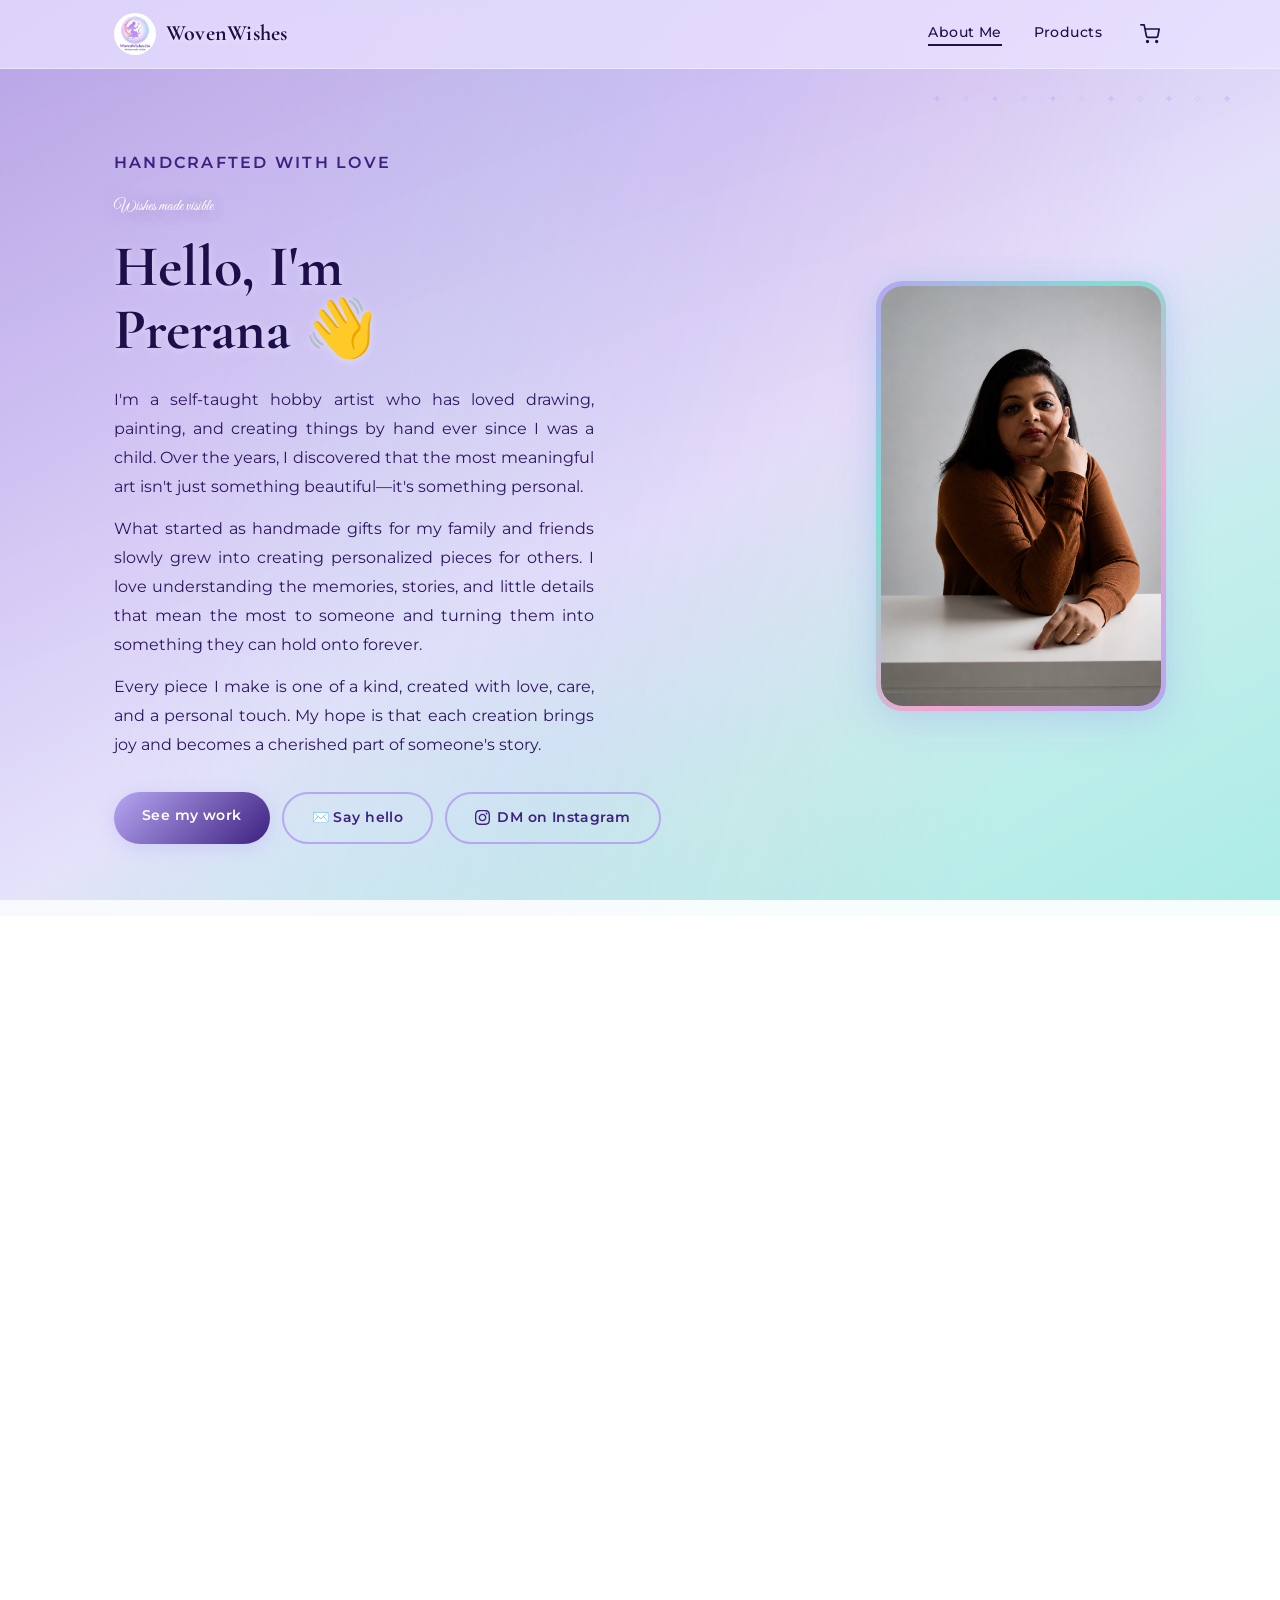
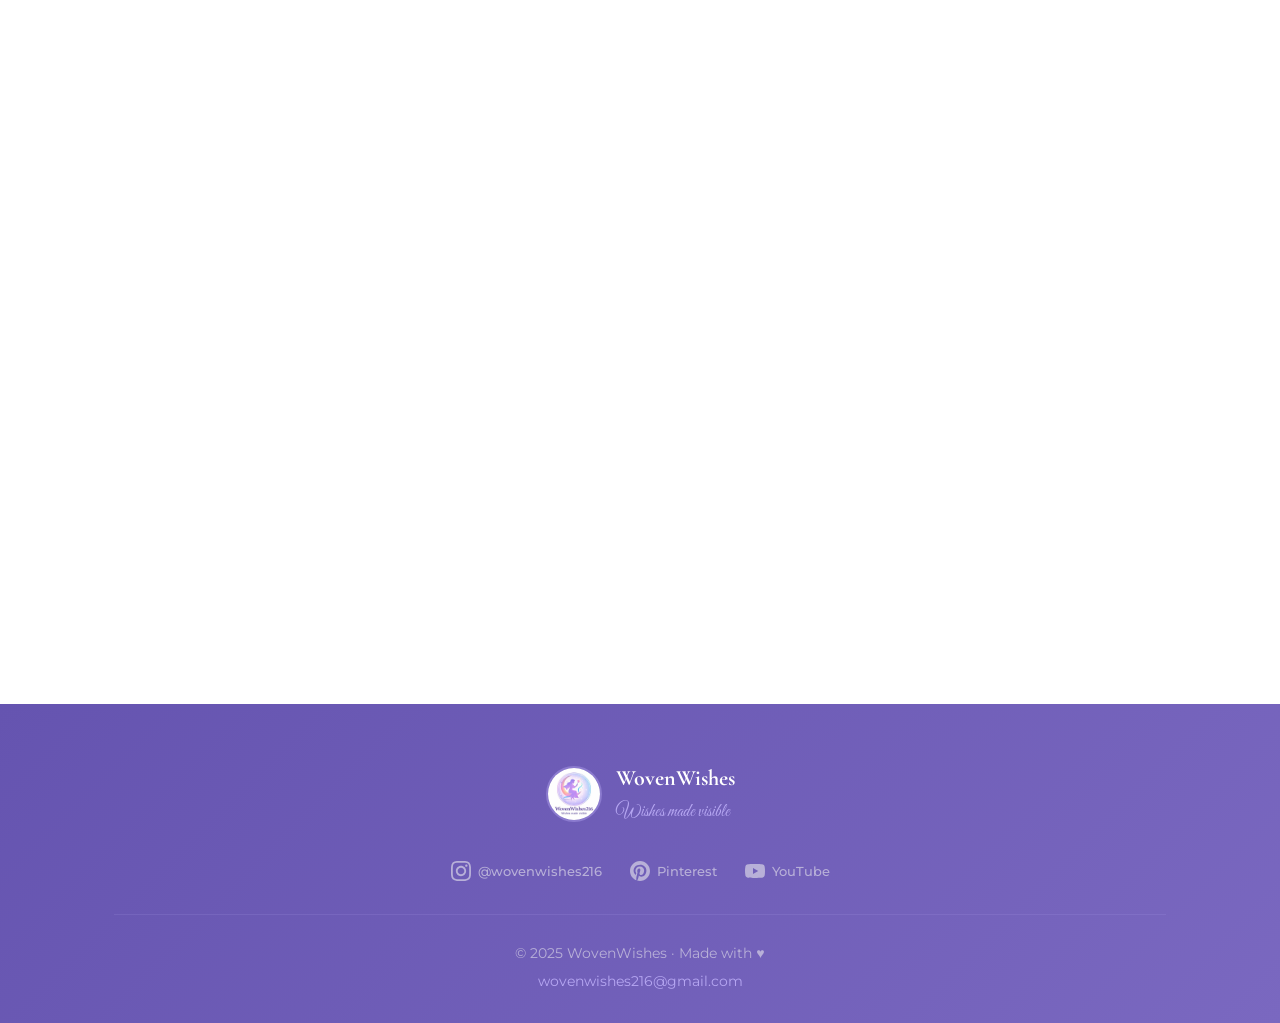
==== commit 4a351141: "Remove placeholder story text" ====
--- a/about.html
+++ b/about.html
@@ -124,10 +124,7 @@
           <div class="story-text">
             <p class="section-eyebrow">My story</p>
             <h2>How it all started</h2>
-            <p>
-              ✏️ <em>Replace this with your own story — a few sentences is plenty.</em>
-              Here's an example to get you started:
-            </p>
+           
             <p>
               It started with a sketchbook and some coloured pencils my mum gave me
               years ago. I'd always doodled, but one day I sat down and actually
